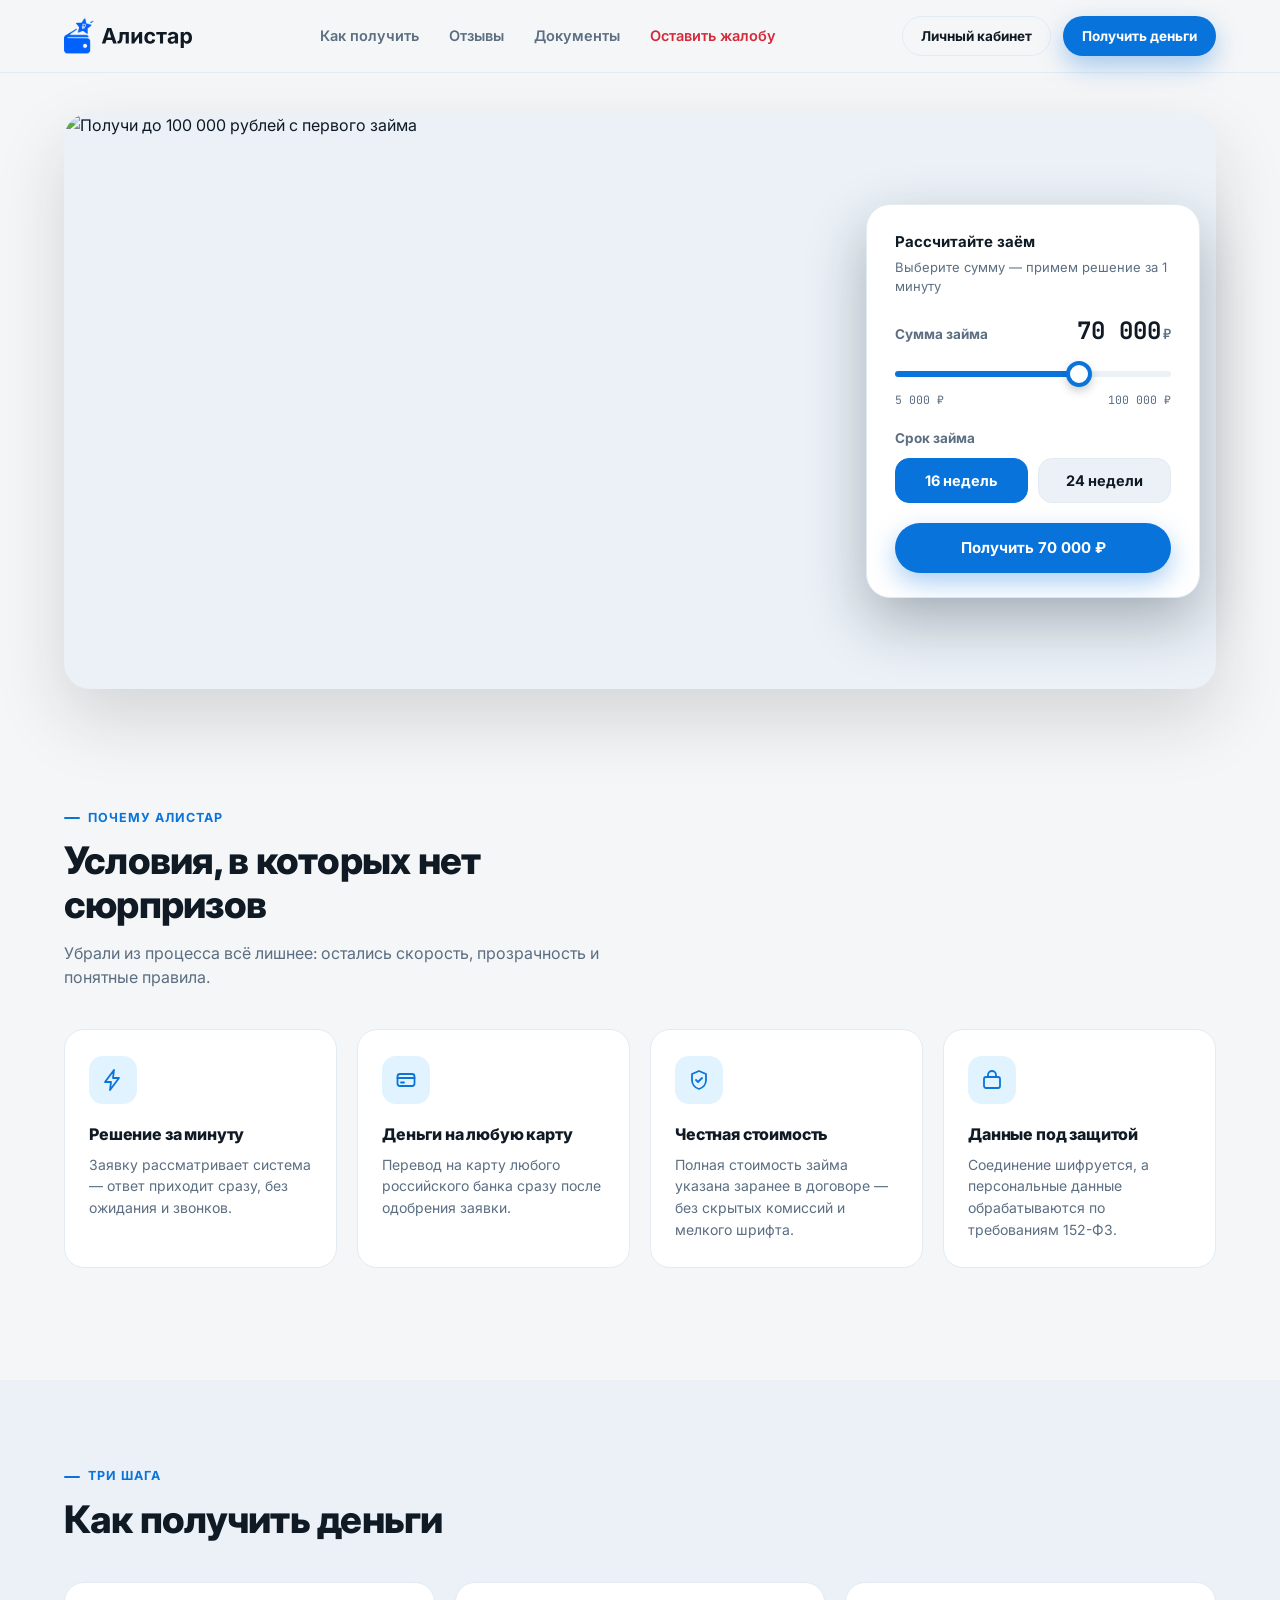
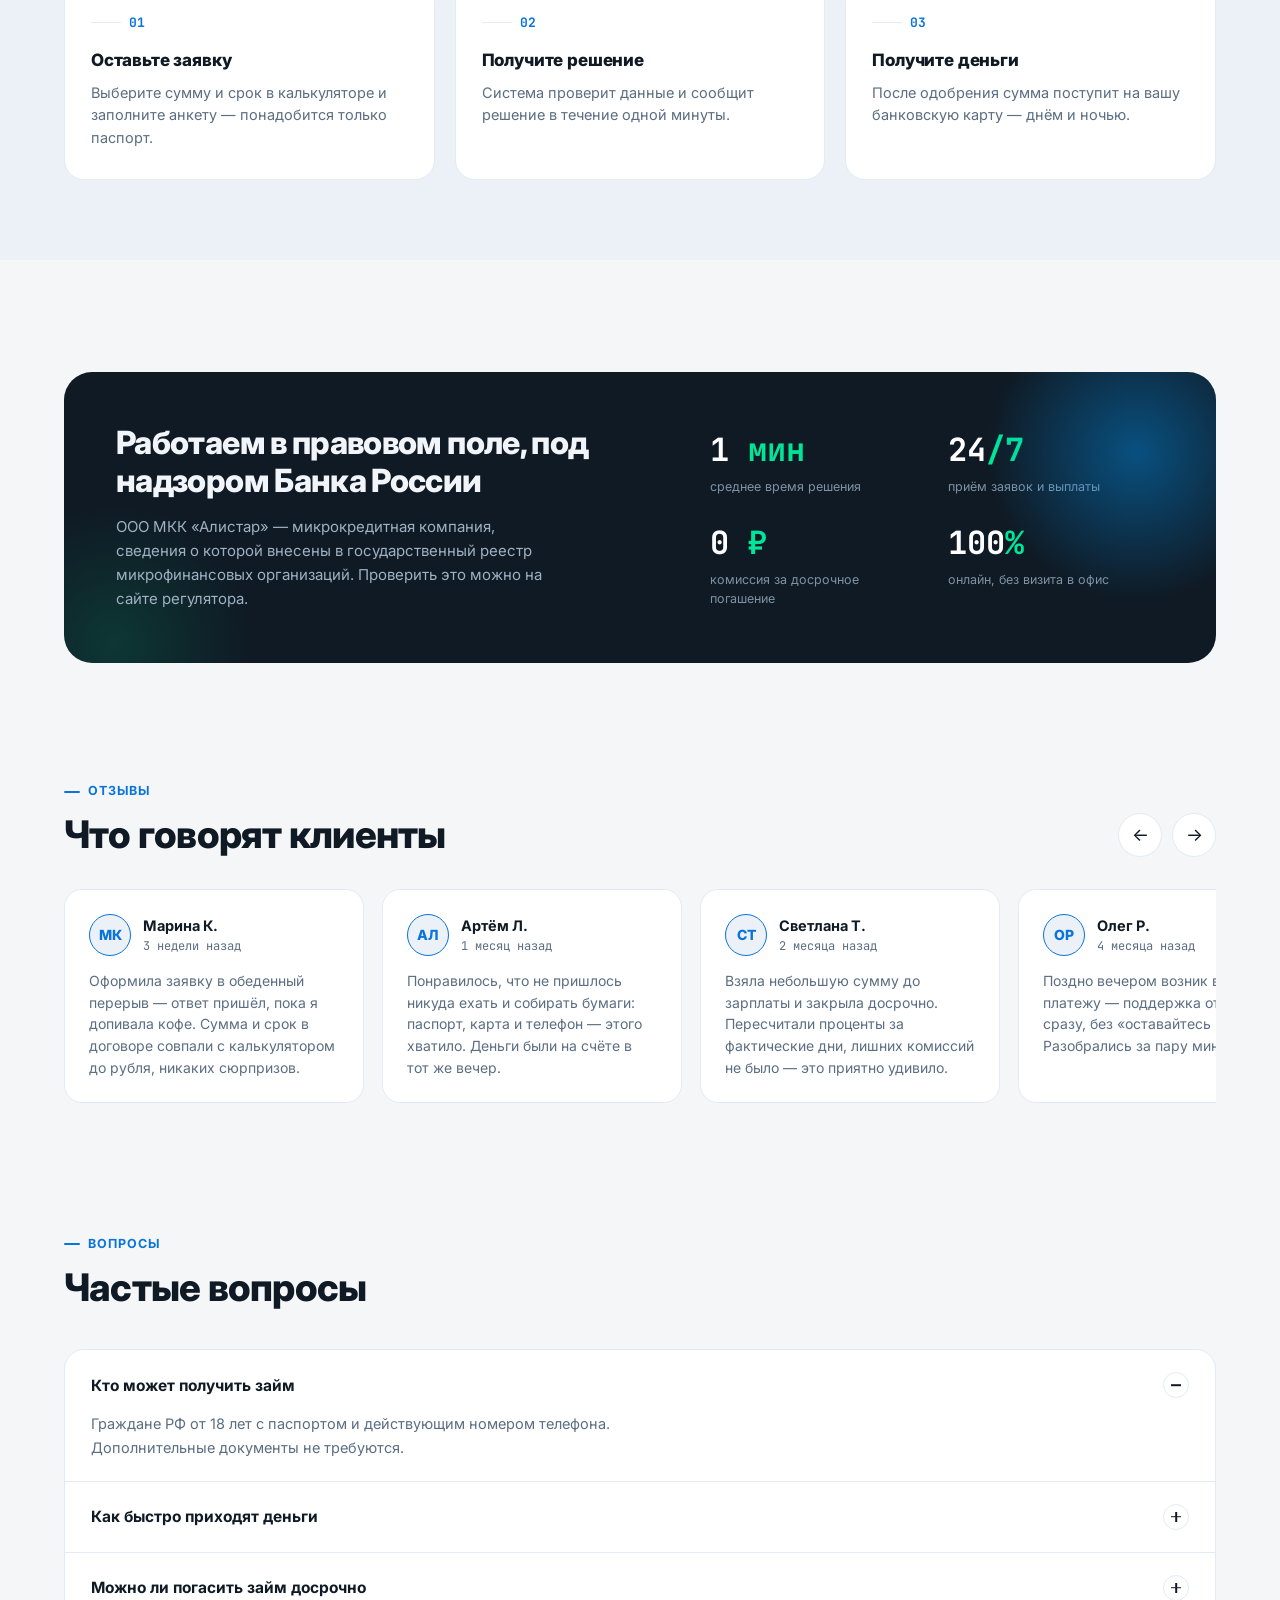
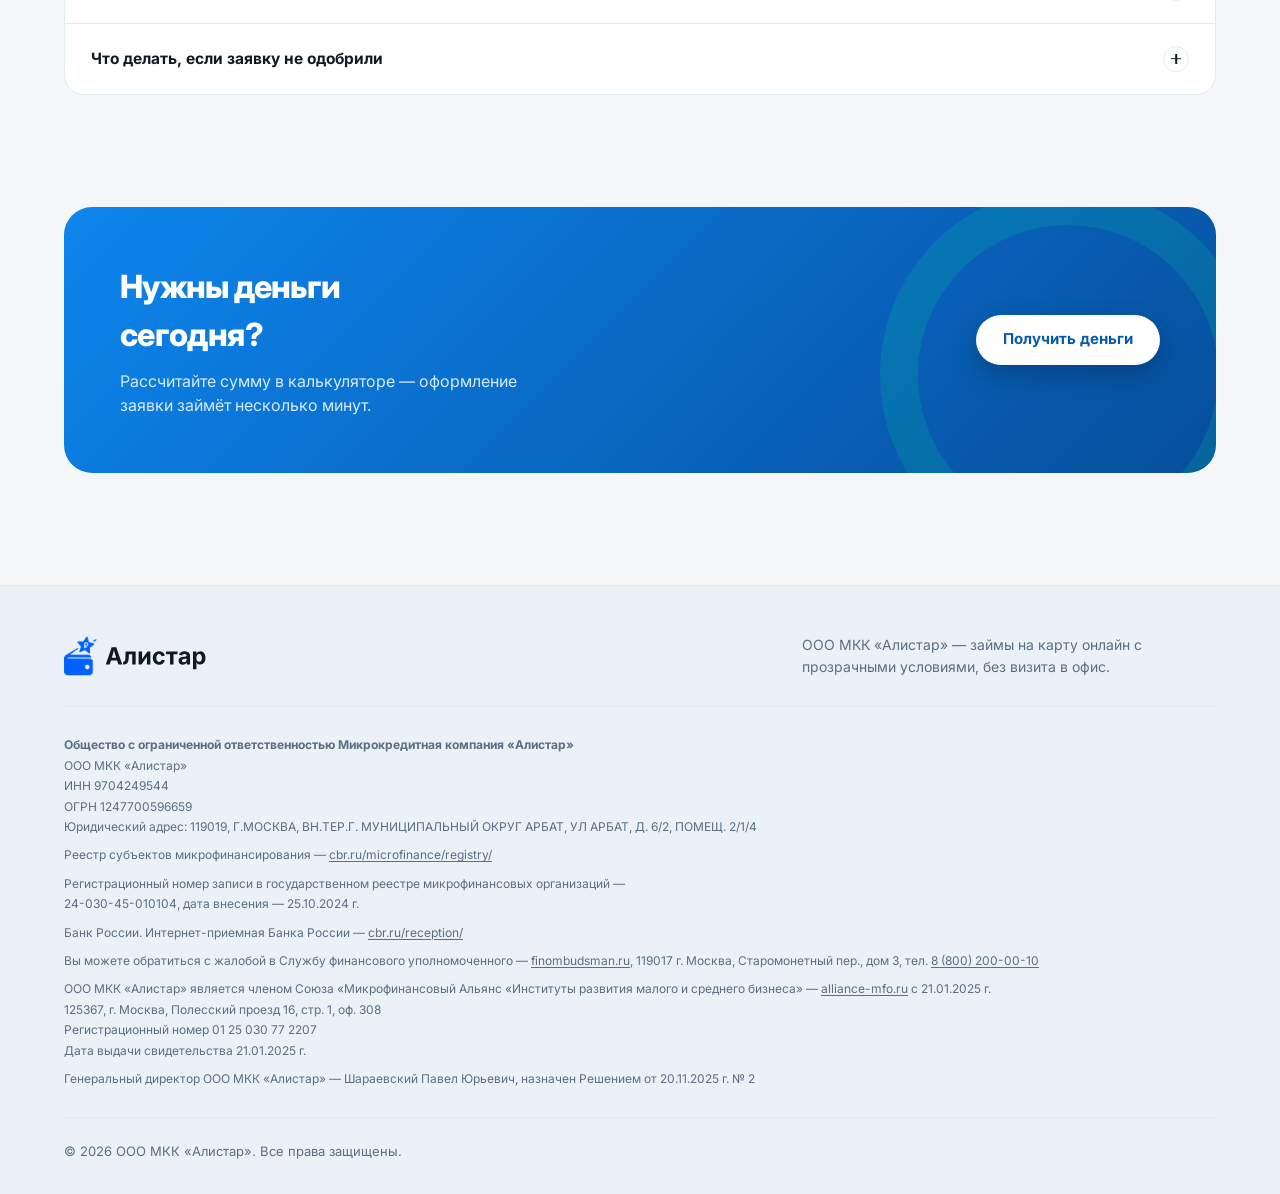
==== index.html @ f5a0ee92 "Сайт Алистар Co-Authored-By: Claude Opus 5.5 <noreply@anthropic.com>" ====
<!DOCTYPE html>
<html lang="ru">
<head>
<meta charset="UTF-8">
<!-- Google Tag Manager -->
<script>(function(w,d,s,l,i){w[l]=w[l]||[];w[l].push({'gtm.start':
new Date().getTime(),event:'gtm.js'});var f=d.getElementsByTagName(s)[0],
j=d.createElement(s),dl=l!='dataLayer'?'&l='+l:'';j.async=true;j.src=
'https://www.googletagmanager.com/gtm.js?id='+i+dl;f.parentNode.insertBefore(j,f);
})(window,document,'script','dataLayer','GTM-M8BMNNRV');</script>
<!-- End Google Tag Manager -->
<meta name="viewport" content="width=device-width, initial-scale=1">
<title>Алистар — займы онлайн</title>
<meta name="description" content="ООО МКК «Алистар» — займы на карту онлайн: калькулятор, решение за минуту, прозрачные условия.">
<link rel="preconnect" href="https://fonts.googleapis.com">
<link rel="preconnect" href="https://fonts.gstatic.com" crossorigin>
<link href="https://fonts.googleapis.com/css2?family=Inter:wght@400;500;600;700;800&family=JetBrains+Mono:wght@500;600;700&display=swap" rel="stylesheet">
<link rel="icon" type="image/svg+xml" href="favicon.svg">
<link rel="stylesheet" href="style.css">
</head>
<body>
<!-- Google Tag Manager (noscript) -->
<noscript><iframe src="https://www.googletagmanager.com/ns.html?id=GTM-M8BMNNRV"
height="0" width="0" style="display:none;visibility:hidden"></iframe></noscript>
<!-- End Google Tag Manager (noscript) -->

<!-- shared logo (mark + wordmark); the wordmark takes its colour from the parent's `color` -->
<svg width="0" height="0" style="position:absolute" aria-hidden="true" focusable="false">
  <defs>
    <symbol id="pd-logo" viewBox="0 0 165 48">
      <image href="mark.png" x="0" y="2" width="37.12" height="44"/>
      <path transform="translate(47.12 33.6)" fill="currentColor" d="M0.65 0 7.36 -19.64H12.63L19.51 0H15.04L13.53 -4.56H6.55L5.09 0ZM7.55 -7.71H12.48L11.89 -9.48Q11.42 -10.98 10.94 -12.74Q10.47 -14.49 9.95 -16.49Q9.47 -14.46 9.02 -12.71Q8.57 -10.96 8.12 -9.48Z M20.42 0V-3.15H20.9Q21.59 -3.15 22.04 -3.58Q22.49 -4.01 22.73 -5.06Q22.97 -6.1 23.03 -7.95L23.28 -14.74H34.78V0H30.82V-11.6H27.05L26.87 -7.29Q26.7 -3.31 25.39 -1.65Q24.09 0 21.73 0Z M51.6 0H47.63V-8.67H47.51L41.5 0H38.15V-14.74H42.11V-6.1H42.21L48.19 -14.74H51.6Z M61.55 0.29Q59.33 0.29 57.71 -0.67Q56.1 -1.62 55.22 -3.33Q54.34 -5.04 54.34 -7.3Q54.34 -9.58 55.22 -11.3Q56.1 -13.01 57.71 -13.97Q59.33 -14.92 61.55 -14.92Q64.18 -14.92 65.93 -13.61Q67.68 -12.3 68.11 -10.02L64.43 -9.33Q64.18 -10.48 63.46 -11.15Q62.74 -11.81 61.59 -11.81Q60.01 -11.81 59.19 -10.57Q58.38 -9.32 58.38 -7.32Q58.38 -5.34 59.19 -4.08Q60.01 -2.82 61.59 -2.82Q62.74 -2.82 63.48 -3.51Q64.22 -4.21 64.45 -5.39L68.13 -4.72Q67.71 -2.39 65.96 -1.05Q64.2 0.29 61.55 0.29Z M74.08 0V-11.63H69.42V-14.74H82.67V-11.63H78.03V0Z M88.74 0.29Q86.63 0.29 85.23 -0.82Q83.83 -1.94 83.83 -4.13Q83.83 -5.77 84.63 -6.71Q85.42 -7.65 86.68 -8.08Q87.95 -8.52 89.4 -8.65Q91.3 -8.83 92.13 -9.04Q92.97 -9.24 92.97 -9.97V-10.03Q92.97 -10.97 92.37 -11.48Q91.77 -12 90.66 -12Q89.52 -12 88.82 -11.5Q88.12 -11.01 87.88 -10.3L84.26 -10.9Q84.82 -12.81 86.52 -13.87Q88.21 -14.92 90.68 -14.92Q92.26 -14.92 93.69 -14.42Q95.12 -13.92 96.02 -12.82Q96.93 -11.72 96.93 -9.93V0H93.18V-2.04H93.05Q92.51 -1.02 91.44 -0.36Q90.37 0.29 88.74 0.29ZM89.86 -2.49Q91.24 -2.49 92.12 -3.3Q93 -4.1 93 -5.27V-6.87Q92.76 -6.7 92.23 -6.57Q91.69 -6.45 91.1 -6.35Q90.51 -6.25 90.07 -6.2Q88.98 -6.04 88.3 -5.58Q87.63 -5.12 87.63 -4.23Q87.63 -3.38 88.26 -2.93Q88.88 -2.49 89.86 -2.49Z M100.3 5.51V-14.74H104.19V-12.26H104.37Q104.64 -12.84 105.15 -13.46Q105.65 -14.08 106.49 -14.5Q107.33 -14.92 108.58 -14.92Q110.21 -14.92 111.57 -14.08Q112.93 -13.24 113.74 -11.55Q114.55 -9.86 114.55 -7.34Q114.55 -4.89 113.76 -3.2Q112.97 -1.5 111.61 -0.63Q110.25 0.25 108.55 0.25Q107.35 0.25 106.52 -0.16Q105.69 -0.57 105.17 -1.17Q104.65 -1.77 104.37 -2.36H104.26V5.51ZM107.34 -2.93Q108.88 -2.93 109.69 -4.17Q110.5 -5.41 110.5 -7.36Q110.5 -9.29 109.7 -10.53Q108.9 -11.76 107.34 -11.76Q105.81 -11.76 104.99 -10.56Q104.16 -9.36 104.16 -7.36Q104.16 -5.35 104.99 -4.14Q105.82 -2.93 107.34 -2.93Z"/>
    </symbol>
  </defs>
</svg>

<!-- ============ HEADER ============ -->
<header>
  <div class="wrap nav-row">
    <a href="#top" class="brand" aria-label="Алистар — на главную">
      <svg class="brand-logo" viewBox="0 0 165 48" role="img" aria-label="Алистар"><use href="#pd-logo"/></svg>
    </a>
    <nav class="main-nav">
      <a href="#how">Как получить</a>
      <a href="#reviews">Отзывы</a>
      <a href="documents.html">Документы</a>
      <a href="https://celfin.ru/complain/" class="nav-alert">Оставить жалобу</a>
    </nav>
    <div class="header-actions">
      <a class="btn btn-ghost btn-sm" href="https://celfin.ru/personal/">Личный кабинет</a>
      <a class="btn btn-primary btn-sm" href="https://celfin.ru/order/">Получить деньги</a>
      <button class="burger" id="burgerBtn" aria-label="Открыть меню"><span></span></button>
    </div>
  </div>
</header>

<div class="mobile-scrim" id="scrim"></div>
<div class="mobile-panel" id="mobilePanel">
  <button class="close-x" id="closePanel" aria-label="Закрыть меню">×</button>
  <nav>
    <a href="#how">Как получить</a>
    <a href="#reviews">Отзывы</a>
    <a href="documents.html">Документы</a>
    <a href="https://celfin.ru/complain/" class="nav-alert">Оставить жалобу</a>
  </nav>
  <a class="btn btn-primary btn-block" href="https://celfin.ru/order/">Получить деньги</a>
  <a class="btn btn-ghost btn-block" href="https://celfin.ru/personal/">Личный кабинет</a>
</div>

<main id="top">
<!-- ============ HERO ============ -->
<section class="hero">
  <div class="wrap">
    <h1 class="sr-only">Займы на карту онлайн — ООО МКК «Алистар»</h1>

    <!-- banner; the calculator floats inside it (right side, so the headline on the picture stays readable) -->
    <div class="hero-banner-wrap">
      <div class="banner-photo-wide">
        <img src="Banner.png" alt="Получи до 100 000 рублей с первого займа" loading="eager">
      </div>

      <div class="calc-card calc-card-float" id="calc">
        <div class="calc-top">
          <div>
            <h3>Рассчитайте заём</h3>
            <p>Выберите сумму — примем решение за 1 минуту</p>
          </div>
        </div>

        <div class="field-block">
          <div class="field-label-row">
            <span class="label">Сумма займа</span>
            <span class="value"><span id="sumOut">70 000</span><span class="unit">₽</span></span>
          </div>
          <input type="range" id="sumRange" min="5000" max="100000" step="5000" value="70000" aria-label="Сумма займа">
          <div class="range-ticks"><span>5 000 ₽</span><span>100 000 ₽</span></div>
        </div>

        <div class="field-block" style="margin-bottom:0;">
          <div class="field-label-row">
            <span class="label">Срок займа</span>
          </div>
          <div class="term-toggle" id="termToggle" role="group" aria-label="Срок займа">
            <button type="button" class="term-btn active" data-weeks="16">16 недель</button>
            <button type="button" class="term-btn" data-weeks="24">24 недели</button>
          </div>
        </div>

        <a href="https://celfin.ru/order/" class="btn btn-primary btn-block calc-cta" id="ctaBtn">Получить 70 000 ₽</a>
      </div>
    </div>
  </div>
</section>

<!-- ============ BENEFITS ============ -->
<section id="benefits">
  <div class="wrap">
    <div class="section-head">
      <span class="eyebrow">Почему Алистар</span>
      <h2>Условия, в которых нет сюрпризов</h2>
      <p>Убрали из процесса всё лишнее: остались скорость, прозрачность и понятные правила.</p>
    </div>
    <div class="benefits-grid">
      <div class="benefit-card">
        <div class="benefit-ic"><svg viewBox="0 0 24 24" fill="none"><path d="M13 2L4 14h6l-1 8 9-12h-6l1-8z" stroke="currentColor" stroke-width="1.8" stroke-linejoin="round"/></svg></div>
        <h4>Решение за минуту</h4>
        <p>Заявку рассматривает система — ответ приходит сразу, без ожидания и звонков.</p>
      </div>
      <div class="benefit-card">
        <div class="benefit-ic"><svg viewBox="0 0 24 24" fill="none"><rect x="3.5" y="6" width="17" height="12" rx="2.5" stroke="currentColor" stroke-width="1.8"/><path d="M3.5 10h17M7 14.5h3" stroke="currentColor" stroke-width="1.8" stroke-linecap="round"/></svg></div>
        <h4>Деньги на любую карту</h4>
        <p>Перевод на карту любого российского банка сразу после одобрения заявки.</p>
      </div>
      <div class="benefit-card">
        <div class="benefit-ic"><svg viewBox="0 0 24 24" fill="none"><path d="M12 3l7 3v6c0 4.5-3 8-7 9-4-1-7-4.5-7-9V6l7-3z" stroke="currentColor" stroke-width="1.8" stroke-linejoin="round"/><path d="M9 12l2 2 4-4" stroke="currentColor" stroke-width="1.8" stroke-linecap="round" stroke-linejoin="round"/></svg></div>
        <h4>Честная стоимость</h4>
        <p>Полная стоимость займа указана заранее в договоре — без скрытых комиссий и мелкого шрифта.</p>
      </div>
      <div class="benefit-card">
        <div class="benefit-ic"><svg viewBox="0 0 24 24" fill="none"><rect x="4" y="9" width="16" height="11" rx="2" stroke="currentColor" stroke-width="1.8"/><path d="M8 9V7a4 4 0 018 0v2" stroke="currentColor" stroke-width="1.8"/></svg></div>
        <h4>Данные под защитой</h4>
        <p>Соединение шифруется, а персональные данные обрабатываются по требованиям 152-ФЗ.</p>
      </div>
    </div>
  </div>
</section>

<!-- ============ HOW IT WORKS ============ -->
<section class="steps-wrap" id="how">
  <div class="wrap">
    <div class="section-head">
      <span class="eyebrow">Три шага</span>
      <h2>Как получить деньги</h2>
    </div>
    <div class="steps">
      <div class="step">
        <div class="step-num">01</div>
        <h4>Оставьте заявку</h4>
        <p>Выберите сумму и срок в калькуляторе и заполните анкету — понадобится только паспорт.</p>
      </div>
      <div class="step">
        <div class="step-num">02</div>
        <h4>Получите решение</h4>
        <p>Система проверит данные и сообщит решение в течение одной минуты.</p>
      </div>
      <div class="step">
        <div class="step-num">03</div>
        <h4>Получите деньги</h4>
        <p>После одобрения сумма поступит на вашу банковскую карту — днём и ночью.</p>
      </div>
    </div>
  </div>
</section>

<!-- ============ TRUST BAND ============ -->
<section>
  <div class="wrap">
    <div class="trust-band">
      <div>
        <h2>Работаем в правовом поле, под надзором Банка России</h2>
        <p>ООО МКК «Алистар» — микрокредитная компания, сведения о которой внесены в государственный реестр микрофинансовых организаций. Проверить это можно на сайте регулятора.</p>
      </div>
      <div class="trust-stats">
        <div class="trust-stat"><b>1<i> мин</i></b><span>среднее время решения</span></div>
        <div class="trust-stat"><b>24<i>/7</i></b><span>приём заявок и выплаты</span></div>
        <div class="trust-stat"><b>0<i> ₽</i></b><span>комиссия за досрочное погашение</span></div>
        <div class="trust-stat"><b>100<i>%</i></b><span>онлайн, без визита в офис</span></div>
      </div>
    </div>
  </div>
</section>

<!-- ============ REVIEWS ============ -->
<section id="reviews">
  <div class="wrap">
    <div class="reviews-head-row">
      <div class="section-head" style="margin-bottom:0;">
        <span class="eyebrow">Отзывы</span>
        <h2>Что говорят клиенты</h2>
      </div>
      <div class="carousel-controls">
        <button class="carousel-btn" id="scrollLeft" aria-label="Предыдущие отзывы">←</button>
        <button class="carousel-btn" id="scrollRight" aria-label="Следующие отзывы">→</button>
      </div>
    </div>

    <div class="reviews-track" id="reviewsTrack">
      <div class="review-card">
        <div class="review-top"><span class="review-avatar">МК</span><div><div class="review-name">Марина К.</div><div class="review-date">3 недели назад</div></div></div>
        <p class="review-text">Оформила заявку в обеденный перерыв — ответ пришёл, пока я допивала кофе. Сумма и срок в договоре совпали с калькулятором до рубля, никаких сюрпризов.</p>
      </div>
      <div class="review-card">
        <div class="review-top"><span class="review-avatar">АЛ</span><div><div class="review-name">Артём Л.</div><div class="review-date">1 месяц назад</div></div></div>
        <p class="review-text">Понравилось, что не пришлось никуда ехать и собирать бумаги: паспорт, карта и телефон — этого хватило. Деньги были на счёте в тот же вечер.</p>
      </div>
      <div class="review-card">
        <div class="review-top"><span class="review-avatar">СТ</span><div><div class="review-name">Светлана Т.</div><div class="review-date">2 месяца назад</div></div></div>
        <p class="review-text">Взяла небольшую сумму до зарплаты и закрыла досрочно. Пересчитали проценты за фактические дни, лишних комиссий не было — это приятно удивило.</p>
      </div>
      <div class="review-card">
        <div class="review-top"><span class="review-avatar">ОР</span><div><div class="review-name">Олег Р.</div><div class="review-date">4 месяца назад</div></div></div>
        <p class="review-text">Поздно вечером возник вопрос по платежу — поддержка ответила сразу, без «оставайтесь на линии». Разобрались за пару минут.</p>
      </div>
      <div class="review-card">
        <div class="review-top"><span class="review-avatar">ДН</span><div><div class="review-name">Дарья Н.</div><div class="review-date">5 месяцев назад</div></div></div>
        <p class="review-text">Интерфейс простой: двигаешь ползунок, выбираешь срок и видишь итоговую сумму. Заполнила анкету с телефона за несколько минут.</p>
      </div>
      <div class="review-card">
        <div class="review-top"><span class="review-avatar">ВЗ</span><div><div class="review-name">Виктор З.</div><div class="review-date">7 месяцев назад</div></div></div>
        <p class="review-text">Обращаюсь не первый раз — условия каждый раз одинаково понятные, а решение приходит быстро. Пользуюсь, когда нужна срочная сумма.</p>
      </div>
    </div>
  </div>
</section>

<!-- ============ FAQ ============ -->
<section id="faq">
  <div class="wrap">
    <div class="section-head">
      <span class="eyebrow">Вопросы</span>
      <h2>Частые вопросы</h2>
    </div>
    <div class="faq-list">
      <details class="faq-item" open>
        <summary>Кто может получить займ<span class="plus"></span></summary>
        <div class="faq-body">Граждане РФ от 18 лет с паспортом и действующим номером телефона. Дополнительные документы не требуются.</div>
      </details>
      <details class="faq-item">
        <summary>Как быстро приходят деньги<span class="plus"></span></summary>
        <div class="faq-body">После одобрения перевод обычно занимает несколько минут — точное время зависит от банка, выпустившего карту.</div>
      </details>
      <details class="faq-item">
        <summary>Можно ли погасить займ досрочно<span class="plus"></span></summary>
        <div class="faq-body">Да, досрочное погашение доступно в любой момент без штрафов и дополнительных комиссий.</div>
      </details>
      <details class="faq-item">
        <summary>Что делать, если заявку не одобрили<span class="plus"></span></summary>
        <div class="faq-body">Подайте повторную заявку позже — система учитывает актуальные данные при каждом обращении.</div>
      </details>
    </div>
  </div>
</section>

<!-- ============ CTA BAND ============ -->
<section>
  <div class="wrap">
    <div class="cta-band">
      <div>
        <h2>Нужны деньги сегодня?</h2>
        <p>Рассчитайте сумму в калькуляторе — оформление заявки займёт несколько минут.</p>
      </div>
      <a href="https://celfin.ru/order/" class="btn btn-primary">Получить деньги</a>
    </div>
  </div>
</section>
</main>

<!-- ============ FOOTER ============ -->
<footer>
  <div class="wrap">
    <div class="footer-top">
      <div class="footer-brand">
        <div class="brand">
          <svg class="brand-logo" viewBox="0 0 165 48" role="img" aria-label="Алистар"><use href="#pd-logo"/></svg>
        </div>
        <p>ООО МКК «Алистар» — займы на карту онлайн с прозрачными условиями, без визита в офис.</p>
      </div>
    </div>

    <div class="legal-block">
      <p><b>Общество с ограниченной ответственностью Микрокредитная компания «Алистар»</b><br>
      ООО МКК «Алистар»<br>
      ИНН 9704249544<br>
      ОГРН 1247700596659<br>
      Юридический адрес: 119019, Г.МОСКВА, ВН.ТЕР.Г. МУНИЦИПАЛЬНЫЙ ОКРУГ АРБАТ, УЛ АРБАТ, Д.&nbsp;6/2, ПОМЕЩ.&nbsp;2/1/4</p>
      <p>Реестр субъектов микрофинансирования — <a href="https://cbr.ru/microfinance/registry/" target="_blank" rel="noopener">cbr.ru/microfinance/registry/</a></p>
      <p>Регистрационный номер записи в государственном реестре микрофинансовых организаций —<br>
      24-030-45-010104, дата внесения — 25.10.2024&nbsp;г.</p>
      <p>Банк России. Интернет-приемная Банка России — <a href="https://cbr.ru/reception/" target="_blank" rel="noopener">cbr.ru/reception/</a></p>
      <p>Вы можете обратиться с жалобой в Службу финансового уполномоченного — <a href="https://finombudsman.ru/" target="_blank" rel="noopener">finombudsman.ru</a>, 119017 г.&nbsp;Москва, Старомонетный пер., дом&nbsp;3, тел. <a href="tel:88002000010">8&nbsp;(800)&nbsp;200-00-10</a></p>
      <p>ООО МКК «Алистар» является членом Союза «Микрофинансовый Альянс «Институты развития малого и среднего бизнеса» — <a href="https://alliance-mfo.ru/" target="_blank" rel="noopener">alliance-mfo.ru</a> с 21.01.2025&nbsp;г.<br>
      125367, г.&nbsp;Москва, Полесский проезд 16, стр.&nbsp;1, оф.&nbsp;308<br>
      Регистрационный номер 01 25 030 77 2207<br>
      Дата выдачи свидетельства 21.01.2025&nbsp;г.</p>
      <p>Генеральный директор ООО МКК «Алистар» — Шараевский Павел Юрьевич, назначен Решением от 20.11.2025&nbsp;г. №&nbsp;2</p>
    </div>

    <div class="footer-bottom">
      <span>© 2026 ООО МКК «Алистар». Все права защищены.</span>
    </div>
  </div>
</footer>

<script>
(function(){
  var burger = document.getElementById('burgerBtn');
  var panel = document.getElementById('mobilePanel');
  var scrim = document.getElementById('scrim');
  var closeBtn = document.getElementById('closePanel');
  function openPanel(){ panel.classList.add('open'); scrim.classList.add('open'); }
  function closePanel(){ panel.classList.remove('open'); scrim.classList.remove('open'); }
  burger.addEventListener('click', openPanel);
  closeBtn.addEventListener('click', closePanel);
  scrim.addEventListener('click', closePanel);
  panel.querySelectorAll('a').forEach(function(a){ a.addEventListener('click', closePanel); });

  /* ---- reviews carousel ---- */
  var track = document.getElementById('reviewsTrack');
  document.getElementById('scrollLeft').addEventListener('click', function(){ track.scrollBy({left:-320, behavior:'smooth'}); });
  document.getElementById('scrollRight').addEventListener('click', function(){ track.scrollBy({left:320, behavior:'smooth'}); });

  /* ---- calculator ---- */
  var sumRange = document.getElementById('sumRange');
  var sumOut = document.getElementById('sumOut');
  var termButtons = document.querySelectorAll('.term-btn');
  var ctaBtn = document.getElementById('ctaBtn');

  function fmt(n){ return n.toString().replace(/\B(?=(\d{3})+(?!\d))/g, ' '); }
  function updateFill(input){
    var pct = ((+input.value - +input.min) / (+input.max - +input.min)) * 100;
    input.style.setProperty('--fill', pct + '%');
  }
  function update(){
    var sum = +sumRange.value;
    sumOut.textContent = fmt(sum);
    ctaBtn.textContent = 'Получить ' + fmt(sum) + ' ₽';
    updateFill(sumRange);
  }
  sumRange.addEventListener('input', update);
  termButtons.forEach(function(btn){
    btn.addEventListener('click', function(){
      termButtons.forEach(function(b){ b.classList.remove('active'); });
      btn.classList.add('active');
    });
  });
  update();
})();
</script>

<script src="utm.js"></script>
</body>
</html>
---- style.css ----
/* ================================================================
   ООО МКК «АЛИСТАР» — design concept
   Light theme only. Palette: azure blue + deep navy + cool greys (banki.ru-style) · mint accent
   Font: Inter (+ JetBrains Mono for figures)
   ================================================================ */
*{box-sizing:border-box; margin:0; padding:0;}
html{scroll-behavior:smooth;}

:root{
  /* brand constants  */
  --azure:#009BFF;
  --brand:#0973DC;
  --brand-dark:#0759B0;
  --brand-soft:#009BFF1f;
  --mint:#00E598;
  --ink-const:#0F1A24;
  --paper-const:#F1F5F9;
  --section-gap:112px;
  --alert:#D42A3A;
  --alert-dark:#B21F2E;

  /* theme-aware tokens (light default) */
  --bg:#F5F6F7;
  --surface:#FFFFFF;
  --surface-2:#EBF1F7;
  --text:#0F1A24;
  --text-muted:#5B6E82;
  --border:#E2EBF3;
  --header-bg:rgba(245,246,247,0.86);
  --accent:#0A74DA;
  --shadow:0 20px 50px rgba(15,26,36,0.08);
  --shadow-lg:0 30px 70px rgba(15,26,36,0.15);
  color-scheme:light;
}

body{
  font-family:'Inter', system-ui, -apple-system, 'Segoe UI', sans-serif;
  background:var(--bg); color:var(--text);
  -webkit-font-smoothing:antialiased; line-height:1.5;
  transition:background .2s ease, color .2s ease;
}
img{max-width:100%; display:block;}
a{color:inherit; text-decoration:none;}
button{font-family:inherit; cursor:pointer;}
.mono{font-family:'JetBrains Mono', monospace; font-variant-numeric:tabular-nums;}
.sr-only{position:absolute; width:1px; height:1px; overflow:hidden; clip:rect(0 0 0 0); white-space:nowrap;}
:focus-visible{outline:2px solid var(--accent); outline-offset:3px;}

.wrap{max-width:1200px; margin:0 auto; padding:0 24px;}

/* consistent vertical rhythm between top-level sections */
main > section{margin-top:var(--section-gap);}
main > section:first-child{margin-top:0;}

.eyebrow{
  display:inline-flex; align-items:center; gap:8px; font-size:12.5px; font-weight:700;
  text-transform:uppercase; letter-spacing:.08em; color:var(--accent);
}
.eyebrow::before{content:''; width:16px; height:2px; background:var(--accent); border-radius:2px;}

.section-head{max-width:600px; margin-bottom:40px;}
.section-head h2{font-size:clamp(26px,3vw,38px); font-weight:800; margin-top:12px; line-height:1.15; letter-spacing:-.02em;}
.section-head p{margin-top:14px; color:var(--text-muted); font-size:16px;}

/* ================================================================
   BUTTONS
   ================================================================ */
.btn{
  display:inline-flex; align-items:center; justify-content:center; gap:8px;
  height:50px; padding:0 26px; border-radius:999px; font-weight:700; font-size:15px;
  border:1.5px solid transparent; transition:.15s; white-space:nowrap;
}
.btn-primary{background:var(--brand); color:#fff; box-shadow:0 10px 26px rgba(9,115,220,0.34);}
.btn-primary:hover{background:var(--brand-dark);}
.btn-ghost{background:transparent; border-color:var(--border); color:var(--text);}
.btn-ghost:hover{border-color:var(--accent); color:var(--accent);}
.btn-block{width:100%;}
.btn-sm{height:40px; padding:0 18px; font-size:13.5px;}

/* ================================================================
   HEADER
   ================================================================ */
header{
  position:sticky; top:0; z-index:50; background:var(--header-bg);
  backdrop-filter:blur(14px); -webkit-backdrop-filter:blur(14px);
  border-bottom:1px solid var(--border);
}
.nav-row{display:flex; align-items:center; justify-content:space-between; padding-top:16px; padding-bottom:16px; gap:20px;}
.brand{display:flex; align-items:center;}
.brand-logo{height:38px; width:auto; display:block; color:var(--text);}
footer .brand-logo{height:42px;}

.main-nav{display:flex; align-items:center; gap:30px;}
.main-nav a{font-size:14.5px; font-weight:600; color:var(--text-muted); transition:color .15s; white-space:nowrap;}
.main-nav a{position:relative;}
.main-nav a:hover, .main-nav a.active{color:var(--text);}
.main-nav a.active::after{content:''; position:absolute; left:0; right:0; bottom:-25px; height:2px; background:var(--accent); border-radius:2px;}
/* "Оставить жалобу" — red link */
.main-nav a.nav-alert, .mobile-panel nav a.nav-alert{color:var(--alert);}
.main-nav a.nav-alert:hover, .main-nav a.nav-alert.active{color:var(--alert-dark);}
.main-nav a.nav-alert.active::after{background:var(--alert);}

.header-actions{display:flex; align-items:center; gap:12px;}
.brand{flex-shrink:0;}

.burger{display:none; width:40px; height:40px; border-radius:10px; border:1.5px solid var(--border); background:var(--surface); align-items:center; justify-content:center; flex-shrink:0; position:relative;}
.burger span{position:absolute; left:50%; top:50%; width:18px; height:2px; margin:-1px 0 0 -9px; background:var(--text); border-radius:2px;}
.burger span::before, .burger span::after{content:''; position:absolute; left:0; width:18px; height:2px; background:var(--text); border-radius:2px;}
.burger span::before{top:-6px;} .burger span::after{top:6px;}

.mobile-scrim{position:fixed; inset:0; background:rgba(0,0,0,0.45); opacity:0; pointer-events:none; transition:opacity .25s; z-index:60;}
.mobile-scrim.open{opacity:1; pointer-events:auto;}
.mobile-panel{
  position:fixed; top:0; right:0; bottom:0; width:min(320px,86vw); background:var(--surface);
  z-index:70; padding:26px 22px; transform:translateX(100%); transition:transform .3s ease;
  display:none; flex-direction:column; gap:22px; box-shadow:var(--shadow-lg);
}
.mobile-panel.open{transform:translateX(0);}
.close-x{align-self:flex-end; width:36px; height:36px; border-radius:10px; border:1.5px solid var(--border); background:none; color:var(--text); font-size:20px;}
.mobile-panel nav{display:flex; flex-direction:column; gap:4px;}
.mobile-panel nav a{padding:13px 4px; font-weight:700; font-size:16px; border-bottom:1px solid var(--border);}

/* ================================================================
   HERO — banner with the calculator inside it
   ================================================================ */
.hero{position:relative; padding-top:40px;}
.hero-banner-wrap{position:relative;}
.banner-photo-wide{
  position:relative; border-radius:26px; overflow:hidden; box-shadow:var(--shadow-lg); aspect-ratio:2/1;
  background:var(--surface-2);
}
.banner-photo-wide img{width:100%; height:100%; object-fit:cover; object-position:0% center; display:block;}

/* calculator card — same anatomy as the Yena calculator */
.calc-card{
  background:var(--surface); border-radius:24px; border:1px solid var(--border);
  box-shadow:var(--shadow); padding:30px 28px 28px; position:relative;
  display:flex; flex-direction:column;
}
.calc-card.calc-card-float{
  width:clamp(300px, calc(30% - 12px), 384px); max-width:calc(100% - 32px); position:absolute; top:50%; right:16px; transform:translateY(-50%);
  z-index:2; box-shadow:0 24px 60px rgba(15,26,36,0.30);
  padding:26px 28px 24px;
}
.calc-top{display:flex; align-items:flex-start; justify-content:space-between; margin-bottom:20px;}
.calc-top h3{font-size:15px; font-weight:700;}
.calc-top p{font-size:13px; color:var(--text-muted); margin-top:4px;}
.calc-card.calc-card-float .calc-top{margin-bottom:16px;}

.field-block{margin-bottom:26px;}
.calc-card.calc-card-float .field-block{margin-bottom:20px;}
.field-label-row{display:flex; align-items:baseline; justify-content:space-between; margin-bottom:10px;}
.field-label-row .label{font-size:13.5px; font-weight:700; color:var(--text-muted);}
.field-label-row .value{font-family:'JetBrains Mono', monospace; font-weight:700; font-size:24px; color:var(--text);}
.field-label-row .value .unit{font-size:14px; color:var(--text-muted); font-weight:600; margin-left:2px;}

input[type=range]{
  -webkit-appearance:none; appearance:none; width:100%; height:6px; border-radius:999px;
  background:linear-gradient(90deg, var(--accent) 0%, var(--accent) var(--fill,50%), var(--surface-2) var(--fill,50%), var(--surface-2) 100%);
  outline:none;
}
input[type=range]::-webkit-slider-thumb{
  -webkit-appearance:none; appearance:none; width:26px; height:26px; border-radius:50%;
  background:#fff; border:4px solid var(--accent); box-shadow:0 4px 10px rgba(0,0,0,0.2); cursor:pointer;
}
input[type=range]::-moz-range-thumb{
  width:26px; height:26px; border-radius:50%; background:#fff; border:4px solid var(--accent);
  box-shadow:0 4px 10px rgba(0,0,0,0.2); cursor:pointer;
}
input[type=range]::-moz-range-track{height:6px; border-radius:999px; background:var(--surface-2);}
.range-ticks{display:flex; justify-content:space-between; margin-top:8px; font-size:11.5px; color:var(--text-muted); font-family:'JetBrains Mono', monospace;}

.term-toggle{display:grid; grid-template-columns:1fr 1fr; gap:10px;}
.term-btn{
  border:1.5px solid var(--border); background:var(--surface-2); color:var(--text);
  border-radius:14px; padding:13px 10px; font-weight:700; font-size:14.5px;
  text-align:center; transition:background .15s, border-color .15s, color .15s;
}
.term-btn:hover{border-color:var(--text);}
.term-btn.active{background:var(--brand); border-color:var(--brand); color:#fff;}

.calc-cta{margin-top:24px;}
.calc-card.calc-card-float .calc-cta{margin-top:20px;}

/* ================================================================
   BENEFITS
   ================================================================ */
.benefits-grid{display:grid; grid-template-columns:repeat(4,1fr); gap:20px;}
.benefit-card{
  background:var(--surface); border:1px solid var(--border); border-radius:20px; padding:26px 24px;
  transition:transform .2s, box-shadow .2s;
}
.benefit-card:hover{transform:translateY(-4px); box-shadow:var(--shadow);}
.benefit-ic{width:48px; height:48px; border-radius:14px; background:var(--brand-soft); display:flex; align-items:center; justify-content:center; margin-bottom:18px;}
.benefit-ic svg{width:24px; height:24px; color:var(--accent);}
.benefit-card h4{font-size:16px; font-weight:800; margin-bottom:8px; letter-spacing:-.01em;}
.benefit-card p{font-size:14px; color:var(--text-muted); line-height:1.55;}

/* ================================================================
   STEPS
   ================================================================ */
.steps-wrap{background:var(--surface-2); padding:80px 0;}
.steps{display:grid; grid-template-columns:repeat(3,1fr); gap:20px;}
.step{position:relative; padding:30px 26px; background:var(--surface); border-radius:20px; border:1px solid var(--border);}
.step-num{
  font-family:'JetBrains Mono', monospace; font-size:13px; font-weight:700; color:var(--accent);
  display:flex; align-items:center; gap:8px; margin-bottom:16px;
}
.step-num::before{content:''; width:30px; height:1px; background:var(--border);}
.step h4{font-size:17px; font-weight:800; margin-bottom:8px; letter-spacing:-.01em;}
.step p{font-size:14.5px; color:var(--text-muted); line-height:1.55;}

/* ================================================================
   TRUST BAND
   ================================================================ */
.trust-band{
  background:var(--ink-const); color:var(--paper-const); border-radius:28px; padding:52px;
  display:grid; grid-template-columns:1.1fr 0.9fr; gap:40px; align-items:center; position:relative; overflow:hidden;
}
.trust-band::after{
  content:''; position:absolute; right:-70px; top:-70px; width:300px; height:300px; border-radius:50%;
  background:radial-gradient(circle, var(--azure) 0%, transparent 70%); opacity:0.42; pointer-events:none;
}
.trust-band::before{
  content:''; position:absolute; left:-90px; bottom:-120px; width:280px; height:280px; border-radius:50%;
  background:radial-gradient(circle, var(--mint) 0%, transparent 70%); opacity:0.14; pointer-events:none;
}
.trust-band h2{font-size:clamp(24px,2.6vw,32px); font-weight:800; line-height:1.2; letter-spacing:-.02em; position:relative;}
.trust-band p{color:#9fb1c2; margin-top:14px; font-size:15px; line-height:1.6; max-width:48ch; position:relative;}
.trust-stats{display:grid; grid-template-columns:1fr 1fr; gap:22px; position:relative;}
.trust-stat b{font-family:'JetBrains Mono', monospace; font-size:clamp(24px,2.6vw,32px); font-weight:700; display:block; color:#fff;}
.trust-stat b i{font-style:normal; color:var(--mint);}
.trust-stat span{font-size:12.5px; color:#7f92a4; margin-top:4px; display:block;}

/* ================================================================
   REVIEWS — horizontal carousel
   ================================================================ */
.reviews-head-row{display:flex; align-items:flex-end; justify-content:space-between; gap:20px; margin-bottom:32px;}
.carousel-controls{display:flex; gap:10px; flex-shrink:0;}
.carousel-btn{
  width:44px; height:44px; border-radius:50%; border:1.5px solid var(--border); background:var(--surface);
  color:var(--text); display:flex; align-items:center; justify-content:center; font-size:18px; transition:.15s; flex-shrink:0;
}
.carousel-btn:hover{border-color:var(--text); background:var(--text); color:var(--bg);}
.reviews-track{
  display:flex; gap:18px; overflow-x:auto; scroll-snap-type:x mandatory; padding-bottom:12px;
  scrollbar-width:none;
}
.reviews-track::-webkit-scrollbar{display:none;}
.review-card{
  scroll-snap-align:start; flex:0 0 300px; background:var(--surface); border:1px solid var(--border);
  border-radius:18px; padding:24px; display:flex; flex-direction:column; gap:14px;
}
.review-top{display:flex; align-items:center; gap:12px;}
.review-avatar{
  width:42px; height:42px; border-radius:50%; background:var(--surface-2); border:1.5px solid var(--accent);
  display:flex; align-items:center; justify-content:center; font-weight:800;
  font-size:14px; color:var(--accent); flex-shrink:0;
}
.review-name{font-weight:700; font-size:14.5px;}
.review-date{font-size:12px; color:var(--text-muted); font-family:'JetBrains Mono', monospace;}
.review-text{font-size:14px; color:var(--text-muted); line-height:1.55;}

/* ================================================================
   FAQ
   ================================================================ */
.faq-list{display:flex; flex-direction:column; gap:1px; background:var(--border); border:1px solid var(--border); border-radius:20px; overflow:hidden;}
.faq-item{background:var(--surface); padding:22px 26px;}
.faq-item summary{list-style:none; display:flex; align-items:center; justify-content:space-between; gap:16px; cursor:pointer; font-weight:700; font-size:15.5px;}
.faq-item summary::-webkit-details-marker{display:none;}
.faq-item .plus{width:26px; height:26px; border-radius:50%; border:1.5px solid var(--border); position:relative; flex-shrink:0;}
.faq-item .plus::before, .faq-item .plus::after{content:''; position:absolute; background:var(--text); top:50%; left:50%; transform:translate(-50%,-50%);}
.faq-item .plus::before{width:10px; height:1.6px;} .faq-item .plus::after{width:1.6px; height:10px; transition:.2s;}
.faq-item[open] .plus::after{transform:translate(-50%,-50%) rotate(90deg); opacity:0;}
.faq-body{margin-top:14px; font-size:14.5px; color:var(--text-muted); line-height:1.6; max-width:70ch;}

/* ================================================================
   CTA BAND
   ================================================================ */
.cta-band{
  background:linear-gradient(135deg, #0D86EE, #064E9C); color:#fff; border-radius:28px;
  padding:56px; display:flex; align-items:center; justify-content:space-between; gap:30px; flex-wrap:wrap;
  position:relative; overflow:hidden;
}
.cta-band::after{
  content:''; position:absolute; right:-40px; bottom:-90px; width:300px; height:300px; border-radius:50%;
  border:38px solid rgba(0,229,152,0.15); pointer-events:none;
}
.cta-band h2{font-size:clamp(24px,2.6vw,32px); font-weight:800; max-width:16ch; letter-spacing:-.02em; position:relative;}
.cta-band p{color:#d6eaff; margin-top:10px; max-width:40ch; position:relative;}
.cta-band .btn-primary{background:#fff; color:var(--brand-dark); box-shadow:0 10px 26px rgba(0,0,0,0.22); position:relative;}
.cta-band .btn-primary:hover{background:#F1F5F9;}

/* ================================================================
   FOOTER
   ================================================================ */
footer{background:var(--surface-2); padding:48px 0 32px; margin-top:var(--section-gap); border-top:1px solid var(--border);}
.footer-top{padding-bottom:28px; border-bottom:1px solid var(--border);}
.footer-brand{display:flex; align-items:center; justify-content:space-between; flex-wrap:wrap; gap:16px 40px;}
.footer-brand p{font-size:14px; color:var(--text-muted); line-height:1.6; max-width:46ch;}
.legal-block{padding:28px 0; font-size:12px; color:var(--text-muted); line-height:1.7; overflow-wrap:anywhere;}
.legal-block p + p{margin-top:8px;}
.legal-block a{text-decoration:underline; text-underline-offset:2px;}
.legal-block a:hover{color:var(--accent);}
.footer-bottom{padding-top:24px; border-top:1px solid var(--border); font-size:13px; color:var(--text-muted);}

/* ================================================================
   INNER PAGES — documents & complaint (same anatomy as the Yena pages)
   ================================================================ */
body.page-sub main > section{margin-top:72px;}
body.page-sub main > section:first-child{margin-top:0;}
body.page-sub main > .page-hero + section{margin-top:40px;}

.page-hero{padding-top:56px;}
.page-hero h1{font-size:clamp(30px,4vw,46px); font-weight:800; letter-spacing:-.025em; line-height:1.1; max-width:20ch; margin-top:12px;}
.page-hero p{margin-top:16px; color:var(--text-muted); font-size:16.5px; max-width:62ch;}

.about-card{
  background:var(--surface); border:1px solid var(--border); border-radius:22px;
  padding:36px; display:grid; grid-template-columns:1fr 1fr; gap:36px;
}
.about-card p{color:var(--text-muted); font-size:15px; margin-bottom:14px;}
.about-card p:last-child{margin-bottom:0;}
.about-card a{color:var(--accent); font-weight:700; border-bottom:1px dotted var(--accent);}
.about-side{background:var(--surface-2); border-radius:16px; padding:24px; align-self:start;}
.about-side h4{font-size:13px; text-transform:uppercase; letter-spacing:.08em; color:var(--text-muted); margin-bottom:14px;}
.partner-row{display:flex; align-items:center; gap:12px; padding:10px 0; border-top:1px solid var(--border);}
.partner-row:first-of-type{border-top:none; padding-top:0;}
.partner-dot{width:8px; height:8px; border-radius:50%; background:var(--accent); flex-shrink:0;}
.partner-row span{font-weight:700; font-size:14.5px;}
.side-note{margin-top:14px; font-size:12.5px; color:var(--text-muted); line-height:1.6;}

.registry-band{
  background:var(--ink-const); color:var(--paper-const); border-radius:24px; padding:40px;
  display:flex; align-items:center; gap:28px; flex-wrap:wrap;
}
.registry-band .reg-icon{
  width:56px; height:56px; border-radius:50%; background:rgba(255,255,255,0.08);
  border:1.5px solid rgba(255,255,255,0.18); display:flex; align-items:center; justify-content:center; flex-shrink:0;
}
.registry-band .reg-icon svg{width:26px; height:26px; color:var(--mint);}
.registry-band .reg-text{flex:1; min-width:220px;}
.registry-band h3{font-size:18px; font-weight:800; margin-bottom:6px; letter-spacing:-.01em;}
.registry-band p{color:#9fb1c2; font-size:14.5px;}
.registry-band a{color:var(--mint); font-weight:700; border-bottom:1px dotted var(--mint);}

/* documents list */
.doc-group{margin-top:40px;}
.section-head + .doc-group{margin-top:0;}
.doc-group-title{font-size:13px; font-weight:800; text-transform:uppercase; letter-spacing:.06em; color:var(--text-muted); margin-bottom:14px; padding-left:4px;}
.doc-list{display:flex; flex-direction:column; gap:1px; background:var(--border); border:1px solid var(--border); border-radius:20px; overflow:hidden;}
.doc-row{background:var(--surface); padding:20px 24px; display:flex; align-items:center; gap:18px; transition:background .15s;}
.doc-row:hover{background:var(--surface-2);}
.doc-icon{
  width:44px; height:44px; border-radius:12px; background:var(--surface-2); border:1px solid var(--border);
  display:flex; align-items:center; justify-content:center; flex-shrink:0; color:var(--accent);
}
.doc-icon svg{width:20px; height:20px;}
.doc-info{flex:1; min-width:0;}
.doc-info h4{font-size:15px; font-weight:700; margin-bottom:3px;}
.doc-info span{font-size:13px; color:var(--text-muted); font-family:'JetBrains Mono', monospace;}
.doc-dl{
  display:inline-flex; align-items:center; gap:7px; font-size:13.5px; font-weight:700;
  color:var(--accent); border:1.5px solid var(--border); border-radius:999px; padding:9px 16px;
  flex-shrink:0; transition:.15s;
}
.doc-dl:hover{border-color:var(--accent); background:var(--surface);}
.doc-dl svg{width:14px; height:14px;}

/* complaint form, contact card, ombudsman */
.complain-grid{display:grid; grid-template-columns:1.15fr 0.85fr; gap:36px; align-items:start;}
.form-card, .ombuds-card{background:var(--surface); border:1px solid var(--border); border-radius:22px; padding:36px;}
.form-row{display:grid; grid-template-columns:1fr 1fr; gap:18px; margin-bottom:18px;}
.form-field{margin-bottom:18px;}
.form-field:last-of-type{margin-bottom:0;}
.form-field label{display:block; font-size:13.5px; font-weight:700; color:var(--text-muted); margin-bottom:8px;}
.form-field input, .form-field textarea{
  width:100%; font-family:inherit; font-size:14.5px; color:var(--text);
  background:var(--surface-2); border:1.5px solid var(--border); border-radius:12px;
  padding:13px 16px; transition:border-color .15s, background .15s, box-shadow .15s;
}
.form-field input:focus, .form-field textarea:focus{
  outline:none; border-color:var(--accent); background:var(--surface); box-shadow:0 0 0 3px var(--brand-soft);
}
.form-field textarea{resize:vertical; min-height:110px; line-height:1.5;}
.form-consent{display:flex; align-items:flex-start; gap:10px; margin:22px 0 6px; font-size:13px; color:var(--text-muted); line-height:1.5;}
.form-consent input{width:18px; height:18px; margin-top:2px; accent-color:var(--brand); flex-shrink:0;}
.form-consent a{color:var(--accent); font-weight:700; border-bottom:1px dotted var(--accent);}
.form-submit{margin-top:8px;}
.form-note{font-size:11.5px; color:var(--text-muted); margin-top:14px;}
.form-success{display:none; text-align:center; padding:30px 10px;}
.form-success .ok-icon{
  width:56px; height:56px; border-radius:50%; background:var(--surface-2); border:1.5px solid var(--border);
  display:flex; align-items:center; justify-content:center; margin:0 auto 18px; color:var(--accent);
}
.form-success .ok-icon svg{width:26px; height:26px;}
.form-success h3{font-size:19px; font-weight:800; margin-bottom:8px; letter-spacing:-.01em;}
.form-success p{color:var(--text-muted); font-size:14.5px; max-width:40ch; margin:0 auto;}

.info-side{background:var(--surface-2); border-radius:22px; padding:30px; display:flex; flex-direction:column; gap:18px;}
.info-side h4{font-size:13px; text-transform:uppercase; letter-spacing:.08em; color:var(--text-muted);}
.info-row{display:flex; gap:14px; align-items:flex-start;}
.info-icon{
  width:38px; height:38px; border-radius:10px; background:var(--surface); border:1px solid var(--border);
  display:flex; align-items:center; justify-content:center; flex-shrink:0; color:var(--accent);
}
.info-icon svg{width:18px; height:18px;}
.info-row div p{font-size:14px; color:var(--text-muted); line-height:1.5;}
.info-row div a{color:var(--accent); font-weight:700;}
.info-row div span.mono-line{display:block; font-family:'JetBrains Mono', monospace; font-weight:600; font-size:14px; margin-top:2px; color:var(--text);}

.ombuds-card p{color:var(--text-muted); font-size:15px; margin-bottom:12px;}
.ombuds-card p:last-child{margin-bottom:0;}
.ombuds-card a{color:var(--accent); font-weight:700; border-bottom:1px dotted var(--accent);}
.ombuds-facts{display:grid; grid-template-columns:1fr 1fr; gap:16px; margin-top:22px;}
.ombuds-fact{background:var(--surface-2); border-radius:14px; padding:16px 18px;}
.ombuds-fact span{display:block; font-size:12px; text-transform:uppercase; letter-spacing:.06em; color:var(--text-muted); margin-bottom:6px;}
.ombuds-fact strong{font-size:14.5px; font-weight:700; color:var(--text);}
.ombuds-fact strong a{color:inherit; border-bottom:none;}

/* ================================================================
   RESPONSIVE
   ================================================================ */
@media(max-width:1120px){
  .main-nav{gap:24px;}
  .header-actions .btn-ghost{display:none;}
}
@media(max-width:1080px){
  :root{--section-gap:88px;}
  .benefits-grid{grid-template-columns:repeat(2,1fr);}
  .steps{grid-template-columns:1fr; gap:16px;}
  .trust-band{grid-template-columns:1fr; padding:40px 30px;}
}
/* the banner's own headline sits on the left and the model's face in the middle,
   so the calculator only floats over it while there is room for both */
@media(max-width:1040px){
  .header-actions .btn-ghost{display:none;}
  .calc-card.calc-card-float{
    position:static; width:auto; max-width:none; transform:none; margin-top:16px; padding:30px 28px 28px;
    box-shadow:var(--shadow-lg);
  }
}
@media(max-width:860px){
  :root{--section-gap:64px;}
  .main-nav{display:none;}
  .header-actions .btn-ghost{display:none;}
  .burger{display:flex;}
  .mobile-panel{display:flex;}
  /* mobile header: one rhythm — 12px above/below, logo 36px, controls 40px, even gaps */
  .nav-row{padding-top:12px; padding-bottom:12px; gap:12px;}
  header .brand-logo{height:36px;}
  .header-actions{gap:8px;}
  .burger{border-radius:12px;}
  .hero{padding-top:24px;}
  .steps-wrap{padding:56px 0;}
  .reviews-head-row{align-items:center; flex-wrap:wrap; row-gap:16px; margin-bottom:24px;}
  .carousel-controls{margin-left:auto;}
  .cta-band{flex-direction:column; align-items:stretch; padding:40px 26px;}
  .cta-band .btn-primary{justify-content:center;}
}
@media(max-width:560px){
  :root{--section-gap:48px;}
  .wrap{padding-left:18px; padding-right:18px;}
  .benefits-grid{grid-template-columns:1fr;}
  .steps-wrap{padding:40px 0;}
  .banner-photo-wide{border-radius:18px; aspect-ratio:8/5;}
  .calc-card.calc-card-float{padding:24px 20px 22px; border-radius:22px;}
  .review-card{flex-basis:82vw;}
  .trust-band{padding:30px 22px;}
  .cta-band{padding:32px 22px; border-radius:22px;}
}
@media(max-width:860px){
  .about-card{grid-template-columns:1fr;}
  .registry-band{padding:30px 24px;}
  .complain-grid{grid-template-columns:1fr;}
  body.page-sub main > section{margin-top:56px;}
  body.page-sub main > .page-hero + section{margin-top:28px;}
  .page-hero{padding-top:36px;}
}
@media(max-width:560px){
  .about-card{padding:24px;}
  .doc-row{padding:16px; flex-wrap:wrap;}
  .doc-dl{width:100%; justify-content:center;}
  .form-card, .ombuds-card{padding:22px;}
  .form-row{grid-template-columns:1fr;}
  .ombuds-facts{grid-template-columns:1fr;}
  body.page-sub main > section{margin-top:44px;}
}
@media(max-width:400px){
  .nav-row{padding-top:10px; padding-bottom:10px;}
  header .brand-logo{height:30px;}
  .header-actions .btn-primary{height:36px; padding:0 12px; font-size:12.5px;}
  .burger{width:36px; height:36px; border-radius:11px;}
}
/* very narrow screens: logo + burger only, the CTA stays in the menu */
@media(max-width:340px){
  .header-actions .btn-primary{display:none;}
}
@media(prefers-reduced-motion:reduce){
  html{scroll-behavior:auto;}
  *{transition:none !important;}
}
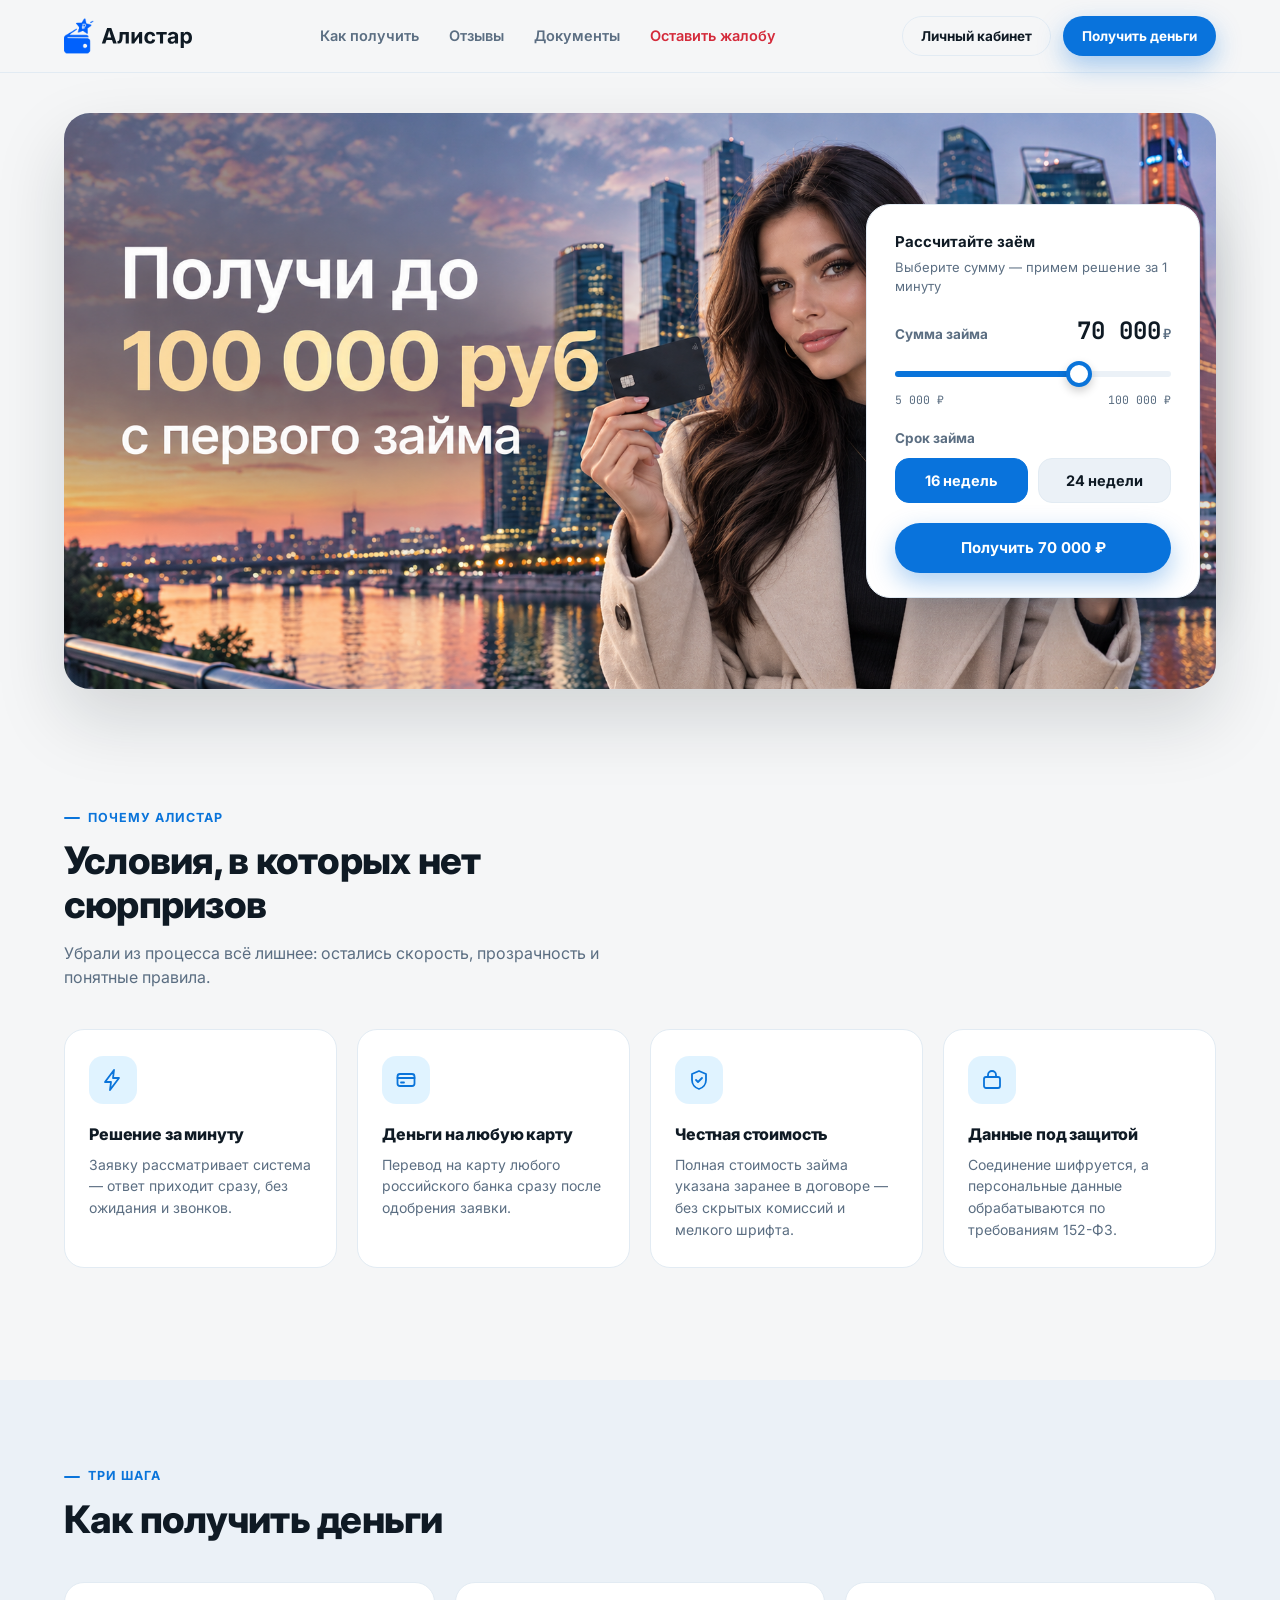
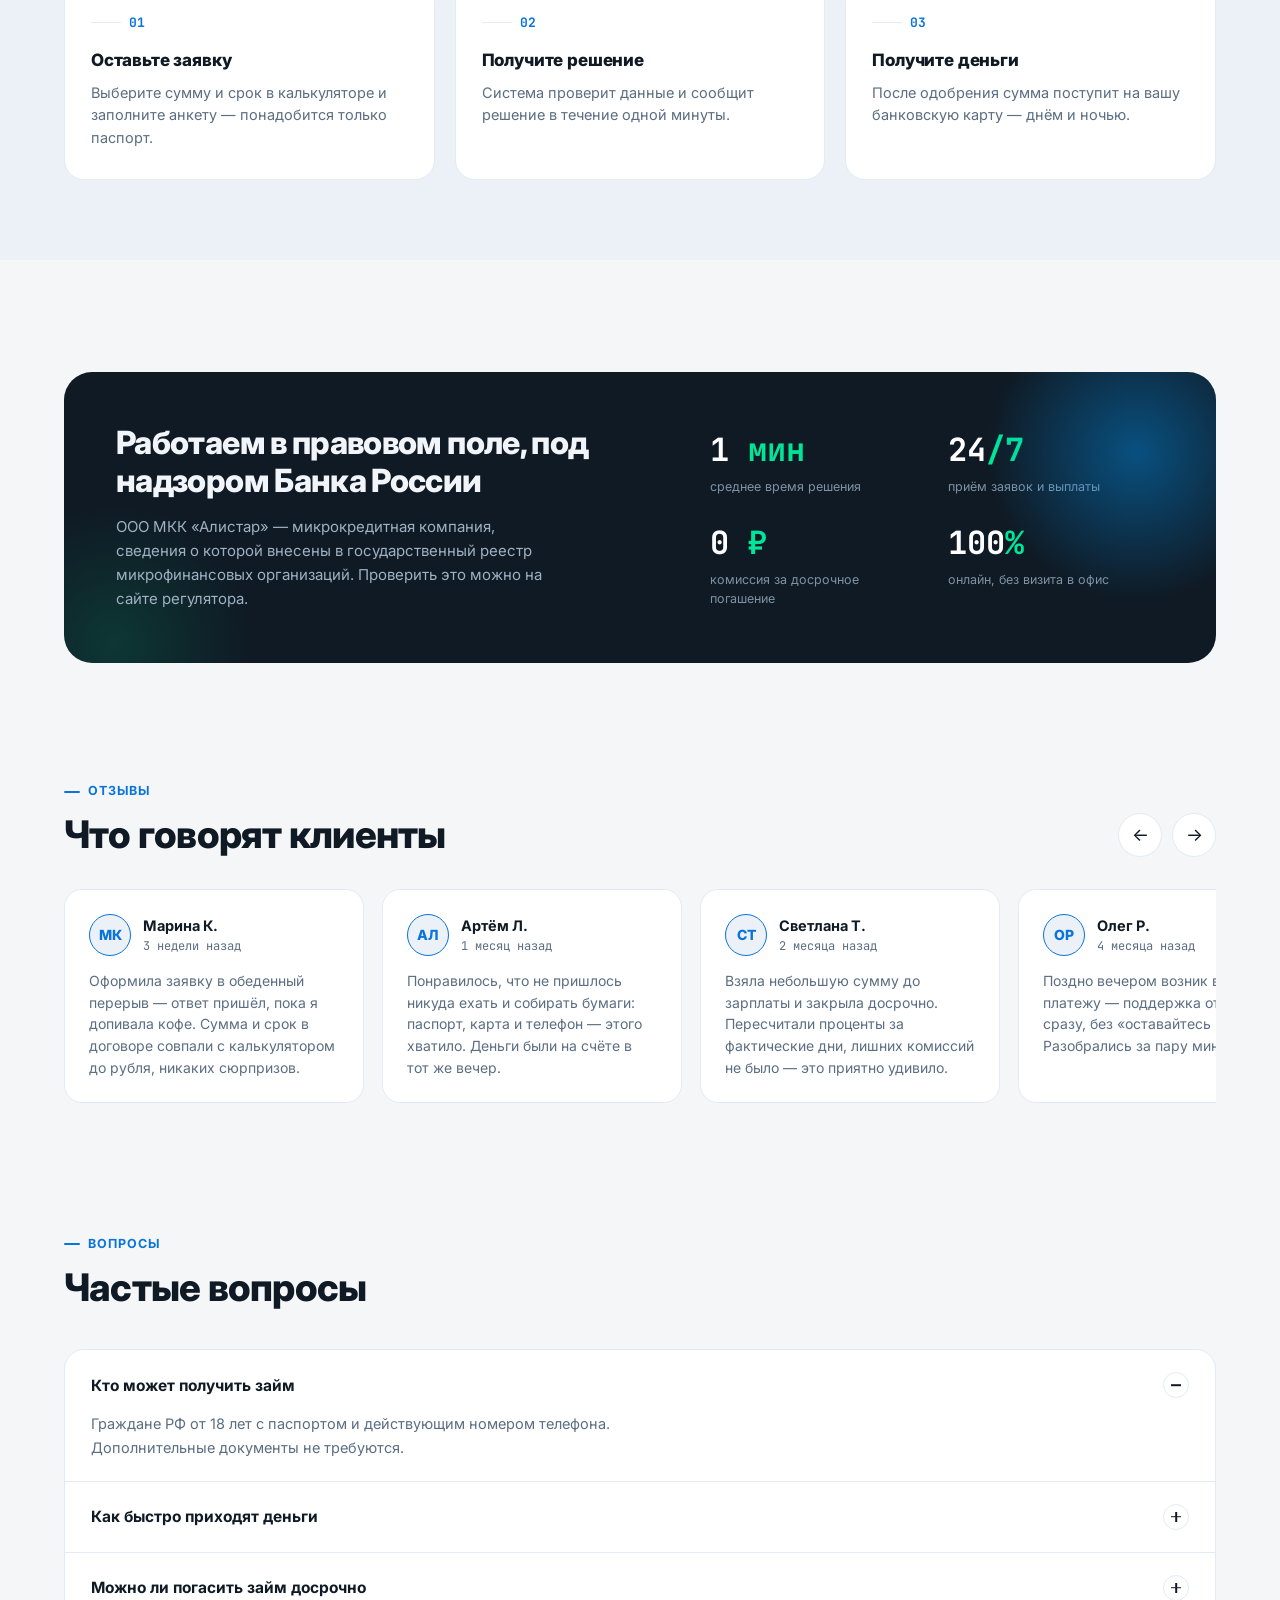
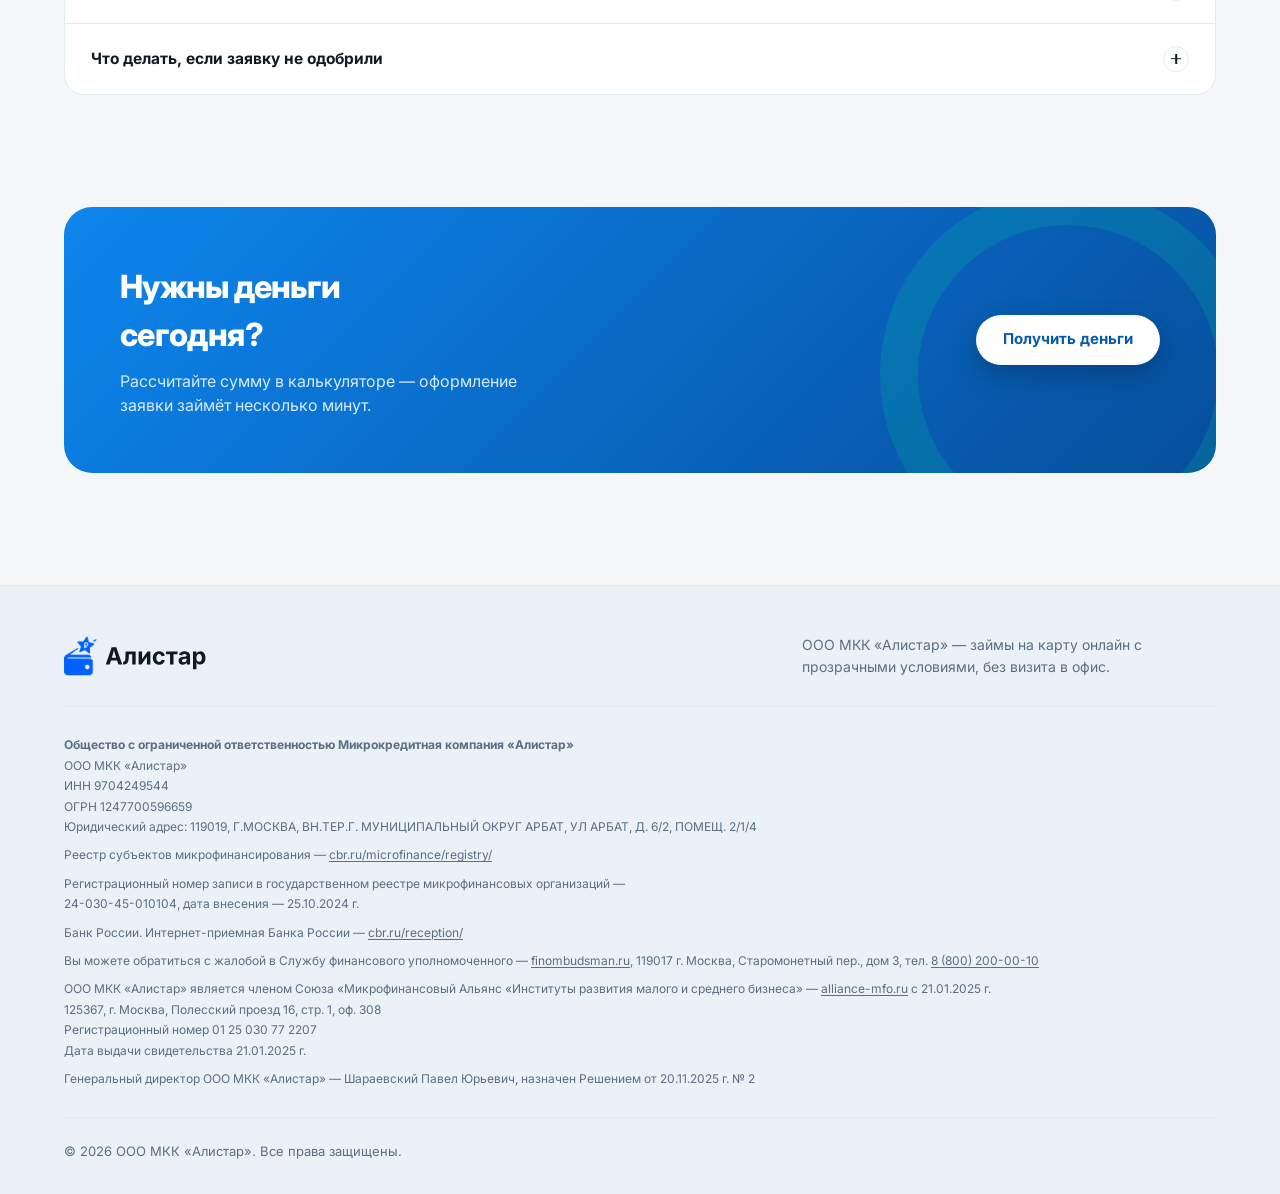
==== commit 38088338: "Исправлен регистр имени файла баннера Co-Authored-By: Claude Opus 5.5 <noreply@anthropic.com>" ====
--- a/index.html
+++ b/index.html
@@ -76,7 +76,7 @@
     <!-- banner; the calculator floats inside it (right side, so the headline on the picture stays readable) -->
     <div class="hero-banner-wrap">
       <div class="banner-photo-wide">
-        <img src="Banner.png" alt="Получи до 100 000 рублей с первого займа" loading="eager">
+        <img src="banner.png" alt="Получи до 100 000 рублей с первого займа" loading="eager">
       </div>
 
       <div class="calc-card calc-card-float" id="calc">
